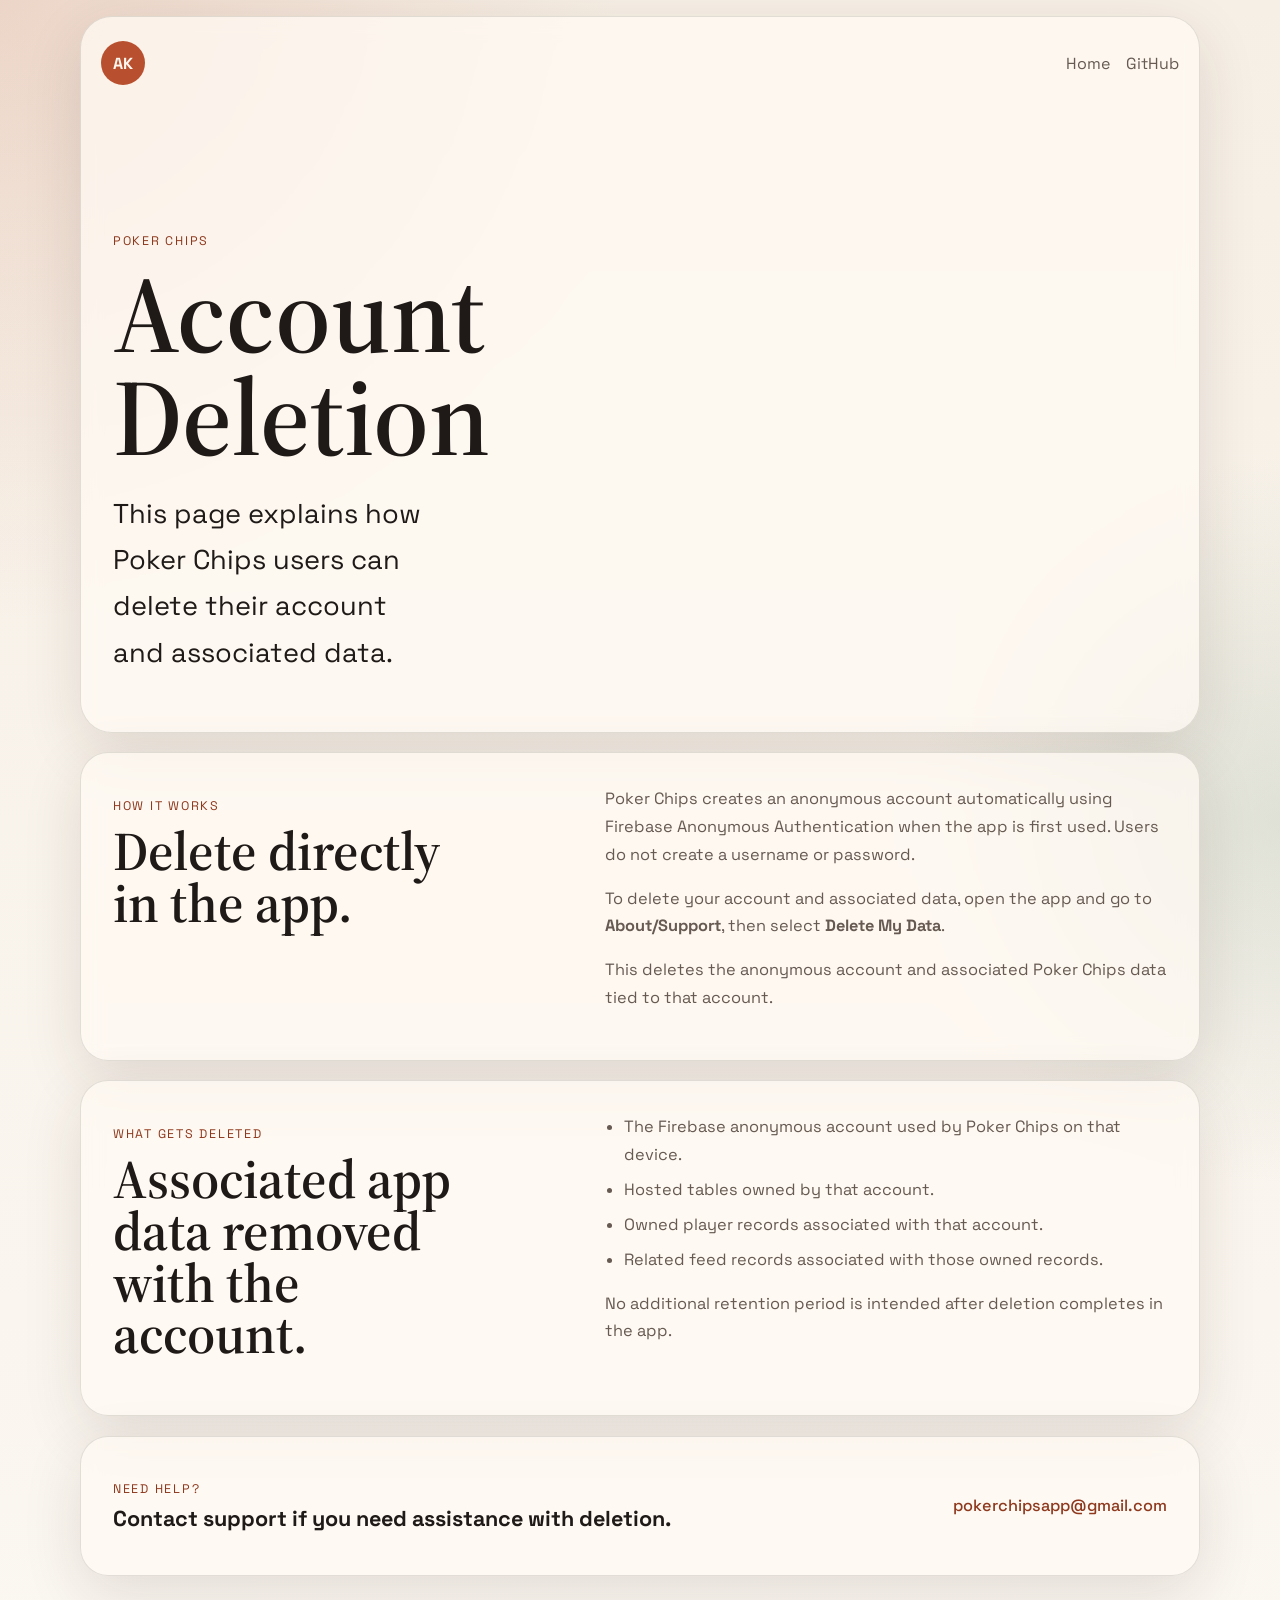
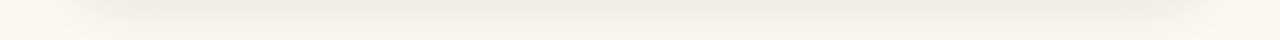
==== delete-account.html @ 2d55ddfd "Add files via upload" ====
<!DOCTYPE html>
<html lang="en">
  <head>
    <meta charset="UTF-8" />
    <meta name="viewport" content="width=device-width, initial-scale=1.0" />
    <title>Poker Chips Account Deletion</title>
    <meta
      name="description"
      content="How to delete your Poker Chips account and associated data."
    />
    <link rel="preconnect" href="https://fonts.googleapis.com" />
    <link rel="preconnect" href="https://fonts.gstatic.com" crossorigin />
    <link
      href="https://fonts.googleapis.com/css2?family=Space+Grotesk:wght@400;500;700&family=Source+Serif+4:opsz,wght@8..60,400;600&display=swap"
      rel="stylesheet"
    />
    <link rel="stylesheet" href="styles.css" />
  </head>
  <body>
    <div class="page-shell">
      <header class="hero simple-hero deletion-hero">
        <nav class="topbar">
          <span class="brand">AK</span>
          <div class="nav-links">
            <a href="index.html">Home</a>
            <a href="https://github.com/akshay-kama" target="_blank" rel="noreferrer">GitHub</a>
          </div>
        </nav>

        <div class="hero-copy">
          <p class="eyebrow">Poker Chips</p>
          <h1>Account Deletion</h1>
          <p class="intro">This page explains how Poker Chips users can delete their account and associated data.</p>
        </div>
      </header>

      <main>
        <section class="section deletion-section">
          <div class="section-grid">
            <div class="section-heading">
              <p class="section-label">How It Works</p>
              <h2>Delete directly in the app.</h2>
            </div>
            <div class="section-body">
              <p>
                Poker Chips creates an anonymous account automatically using Firebase Anonymous Authentication when the app is first used.
                Users do not create a username or password.
              </p>
              <p>
                To delete your account and associated data, open the app and go to <strong>About/Support</strong>, then select
                <strong>Delete My Data</strong>.
              </p>
              <p>
                This deletes the anonymous account and associated Poker Chips data tied to that account.
              </p>
            </div>
          </div>
        </section>

        <section class="section deletion-section">
          <div class="section-grid">
            <div class="section-heading">
              <p class="section-label">What Gets Deleted</p>
              <h2>Associated app data removed with the account.</h2>
            </div>
            <div class="section-body">
              <ul class="detail-list">
                <li>The Firebase anonymous account used by Poker Chips on that device.</li>
                <li>Hosted tables owned by that account.</li>
                <li>Owned player records associated with that account.</li>
                <li>Related feed records associated with those owned records.</li>
              </ul>
              <p>
                No additional retention period is intended after deletion completes in the app.
              </p>
            </div>
          </div>
        </section>

        <section class="contact-panel deletion-contact">
          <div>
            <p class="section-label">Need Help?</p>
            <h3>Contact support if you need assistance with deletion.</h3>
          </div>
          <div class="contact-links">
            <a href="mailto:pokerchipsapp@gmail.com">pokerchipsapp@gmail.com</a>
          </div>
        </section>
      </main>
    </div>
  </body>
</html>
---- styles.css ----
:root {
  --bg: #f6efe5;
  --bg-accent: #efe2d1;
  --surface: rgba(255, 250, 243, 0.74);
  --surface-strong: #fff9f1;
  --text: #1f1a17;
  --muted: #665a52;
  --line: rgba(31, 26, 23, 0.12);
  --brand: #b8502f;
  --brand-dark: #8e381d;
  --shadow: 0 18px 60px rgba(54, 35, 23, 0.12);
  --radius-lg: 28px;
  --radius-md: 18px;
  --radius-sm: 12px;
}

* {
  box-sizing: border-box;
}

html {
  scroll-behavior: smooth;
}

body {
  margin: 0;
  min-height: 100vh;
  font-family: "Space Grotesk", sans-serif;
  color: var(--text);
  background:
    radial-gradient(circle at top left, rgba(184, 80, 47, 0.16), transparent 30%),
    radial-gradient(circle at right center, rgba(109, 143, 122, 0.18), transparent 24%),
    linear-gradient(180deg, var(--bg) 0%, #fbf7f1 100%);
}

a {
  color: inherit;
  text-decoration: none;
}

.page-shell {
  width: min(1120px, calc(100% - 2rem));
  margin: 0 auto;
  padding: 1rem 0 3rem;
}

.hero,
.section,
.contact-panel {
  position: relative;
  overflow: hidden;
  border: 1px solid var(--line);
  background: var(--surface);
  backdrop-filter: blur(10px);
  box-shadow: var(--shadow);
}

.hero {
  display: grid;
  grid-template-columns: 1.4fr 0.8fr;
  gap: 2rem;
  padding: 1rem;
  border-radius: 32px;
  min-height: calc(100vh - 4rem);
  align-items: start;
}

.topbar {
  grid-column: 1 / -1;
  display: flex;
  align-items: center;
  justify-content: space-between;
  padding: 0.5rem 0.25rem;
}

.brand {
  display: inline-flex;
  align-items: center;
  justify-content: center;
  width: 44px;
  height: 44px;
  border-radius: 999px;
  background: var(--brand);
  color: #fff7ef;
  font-weight: 700;
}

.nav-links {
  display: flex;
  gap: 1rem;
  color: var(--muted);
}

.hero-copy,
.hero-card,
.section,
.contact-panel {
  border-radius: var(--radius-lg);
}

.hero-copy {
  padding: 6rem 1rem 2.5rem;
  max-width: 720px;
}

.eyebrow,
.section-label,
.project-type,
.card-label {
  text-transform: uppercase;
  letter-spacing: 0.14em;
  font-size: 0.78rem;
  color: var(--brand-dark);
}

h1,
h2,
h3 {
  margin: 0;
  line-height: 0.95;
}

h1,
h2 {
  font-family: "Source Serif 4", serif;
  font-weight: 600;
}

h1 {
  font-size: clamp(3.6rem, 10vw, 6.8rem);
  margin-top: 0.6rem;
}

h2 {
  font-size: clamp(2rem, 5vw, 3.4rem);
  max-width: 12ch;
}

h3 {
  font-size: 1.35rem;
  margin: 0.5rem 0 0.8rem;
}

.intro,
.section-body,
.project-card p,
.hero-card li,
.contact-links {
  color: var(--muted);
  line-height: 1.7;
  font-size: 1.02rem;
}

.intro {
  max-width: 20rem;
  margin: 1.4rem 0 0;
  font-size: clamp(1.2rem, 2.6vw, 1.7rem);
  color: var(--text);
}

.hero-actions {
  display: flex;
  flex-wrap: wrap;
  gap: 0.9rem;
  margin-top: 2rem;
}

.button {
  display: inline-flex;
  align-items: center;
  justify-content: center;
  min-height: 48px;
  padding: 0 1.2rem;
  border-radius: 999px;
  border: 1px solid transparent;
  transition: transform 180ms ease, background-color 180ms ease, border-color 180ms ease;
}

.button:hover {
  transform: translateY(-2px);
}

.button.primary {
  background: var(--brand);
  color: #fff8f2;
}

.button.secondary {
  border-color: var(--line);
  background: rgba(255, 255, 255, 0.4);
}

.hero-card {
  align-self: end;
  padding: 1.5rem;
  background: linear-gradient(180deg, rgba(255, 249, 241, 0.92), rgba(239, 226, 209, 0.92));
}

.hero-card ul {
  margin: 1rem 0 0;
  padding-left: 1.2rem;
}

.section,
.contact-panel {
  margin-top: 1.2rem;
  padding: 2rem;
}

.section-grid {
  display: grid;
  grid-template-columns: 0.9fr 1.1fr;
  gap: 2rem;
}

.section-body p:first-child {
  margin-top: 0;
}

.section-heading {
  margin-bottom: 1.4rem;
}

.cards {
  display: grid;
  grid-template-columns: repeat(3, minmax(0, 1fr));
  gap: 1rem;
}

.project-card {
  padding: 1.4rem;
  border-radius: var(--radius-md);
  border: 1px solid var(--line);
  background: var(--surface-strong);
  transform: translateY(16px);
  opacity: 0;
  transition: transform 600ms ease, opacity 600ms ease;
}

.contact-panel {
  display: grid;
  grid-template-columns: 1fr auto;
  gap: 1rem;
  align-items: center;
}

.contact-links {
  display: flex;
  flex-wrap: wrap;
  gap: 1rem 1.4rem;
}

.contact-links a {
  font-weight: 500;
  color: var(--brand-dark);
}

.reveal {
  transform: translateY(0);
  opacity: 1;
}

.simple-hero {
  grid-template-columns: 1fr;
  min-height: auto;
}

.deletion-hero {
  min-height: auto;
}

.deletion-section h2 {
  max-width: 14ch;
}

.detail-list {
  margin: 0 0 1rem;
  padding-left: 1.2rem;
  color: var(--muted);
  line-height: 1.7;
}

.detail-list li + li {
  margin-top: 0.45rem;
}

.deletion-contact {
  margin-bottom: 1rem;
}

@media (max-width: 860px) {
  .hero,
  .section-grid,
  .contact-panel,
  .cards {
    grid-template-columns: 1fr;
  }

  .hero-copy {
    padding-right: 0.4rem;
  }

  .topbar {
    flex-direction: column;
    align-items: flex-start;
    gap: 1rem;
  }
}

@media (max-width: 560px) {
  .page-shell {
    width: min(100% - 1rem, 1120px);
  }

  .hero,
  .section,
  .contact-panel {
    padding: 1.2rem;
  }

  h1 {
    line-height: 1;
  }

  .nav-links,
  .hero-actions,
  .contact-links {
    flex-direction: column;
    align-items: flex-start;
  }
}
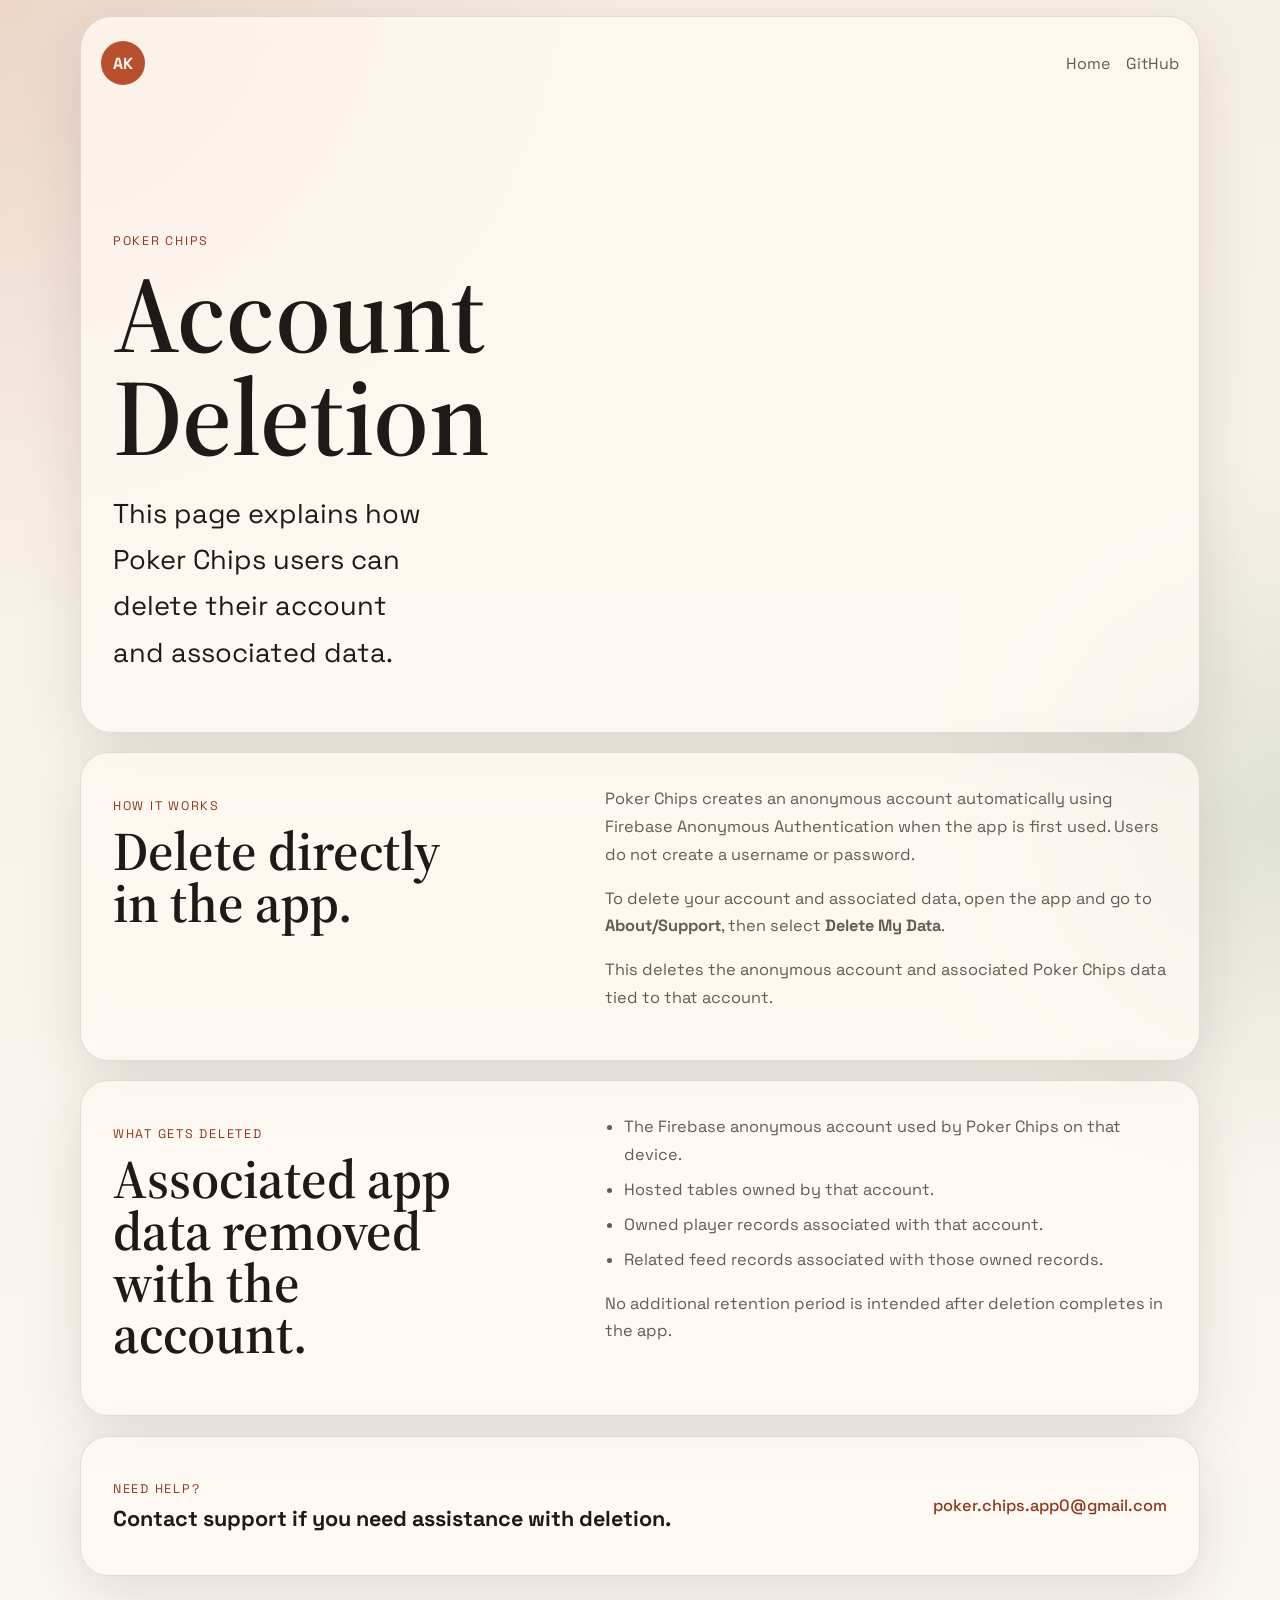
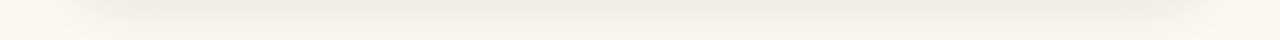
==== commit 8155b0d0: "Update delete-account.html" ====
--- a/delete-account.html
+++ b/delete-account.html
@@ -83,7 +83,7 @@
             <h3>Contact support if you need assistance with deletion.</h3>
           </div>
           <div class="contact-links">
-            <a href="mailto:pokerchipsapp@gmail.com">pokerchipsapp@gmail.com</a>
+            <a href="mailto:poker.chips.app0@gmail.com">poker.chips.app0@gmail.com</a>
           </div>
         </section>
       </main>
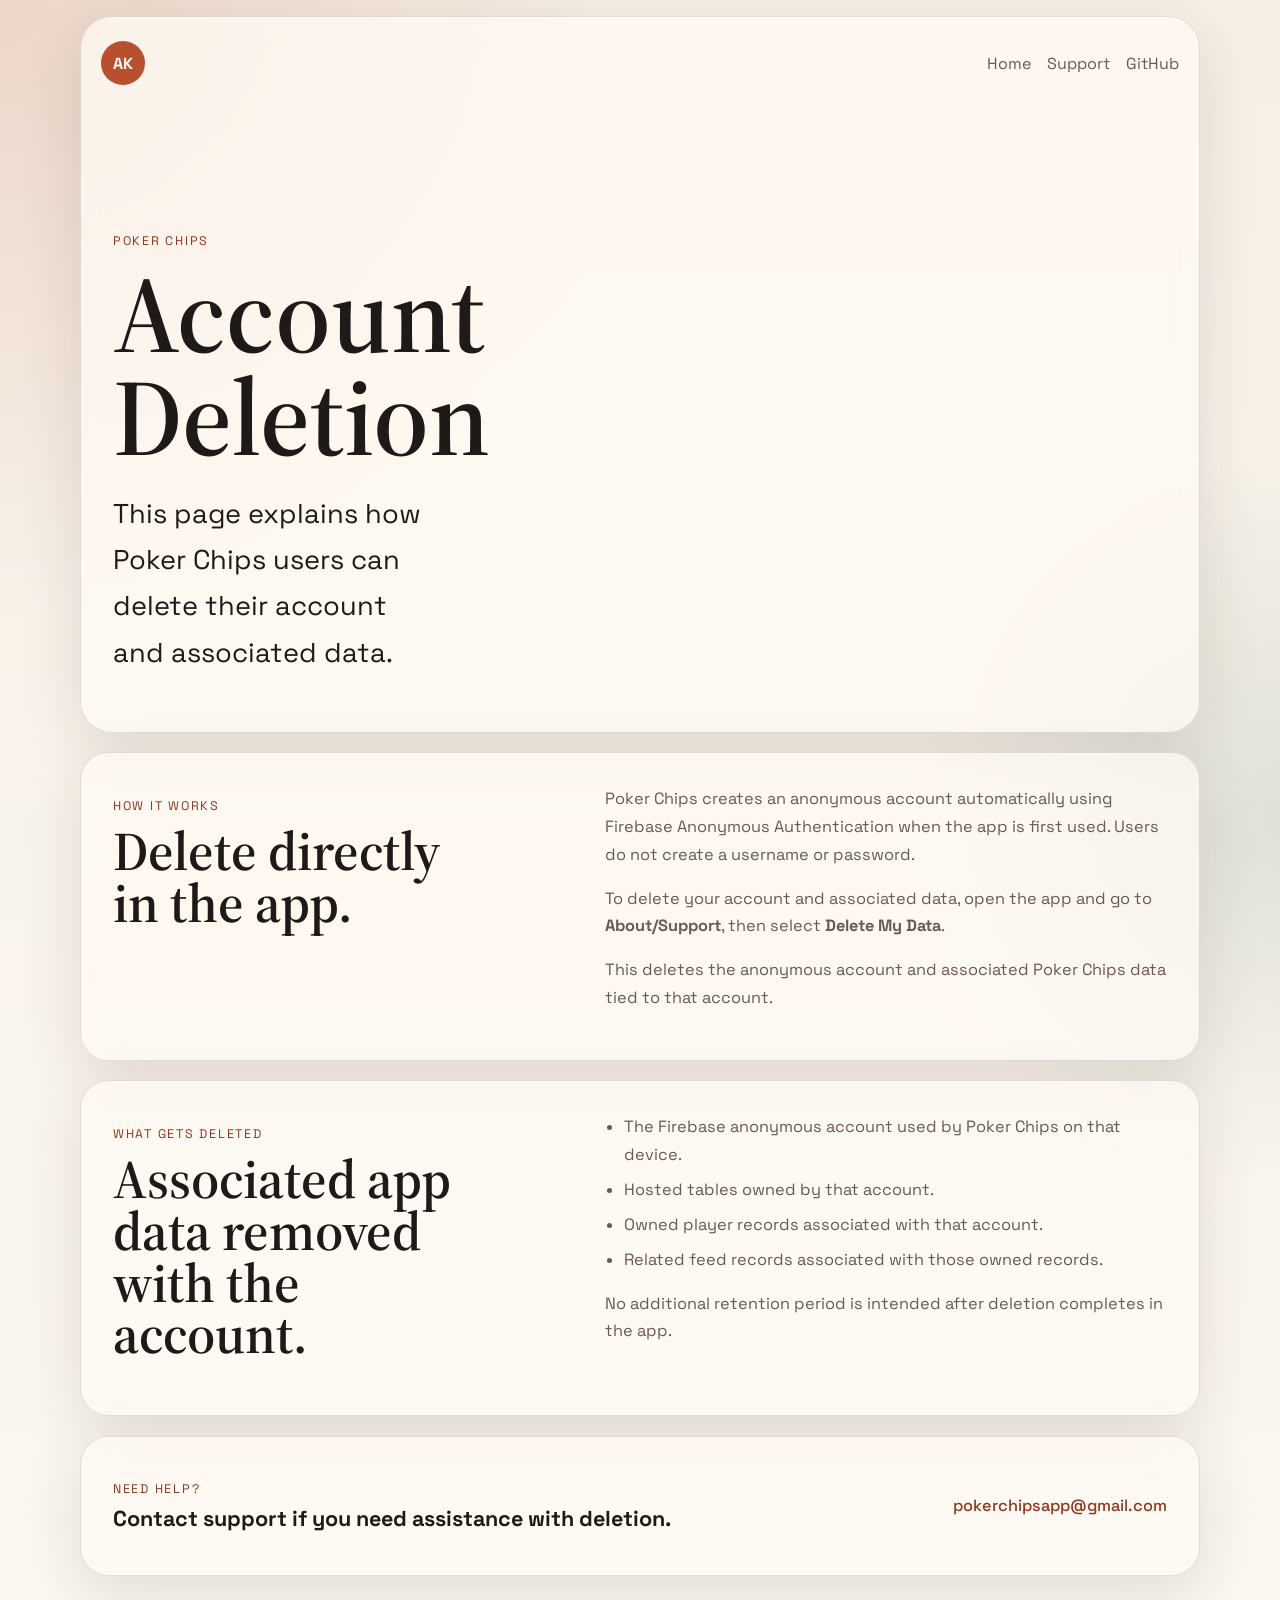
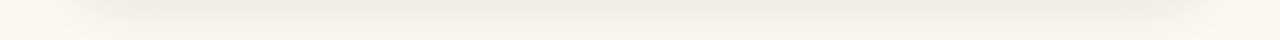
==== commit 3a195783: "Update delete-account.html" ====
--- a/delete-account.html
+++ b/delete-account.html
@@ -23,6 +23,7 @@
           <span class="brand">AK</span>
           <div class="nav-links">
             <a href="index.html">Home</a>
+            <a href="support.html">Support</a>
             <a href="https://github.com/akshay-kama" target="_blank" rel="noreferrer">GitHub</a>
           </div>
         </nav>
@@ -83,7 +84,7 @@
             <h3>Contact support if you need assistance with deletion.</h3>
           </div>
           <div class="contact-links">
-            <a href="mailto:poker.chips.app0@gmail.com">poker.chips.app0@gmail.com</a>
+            <a href="mailto:pokerchipsapp@gmail.com">pokerchipsapp@gmail.com</a>
           </div>
         </section>
       </main>
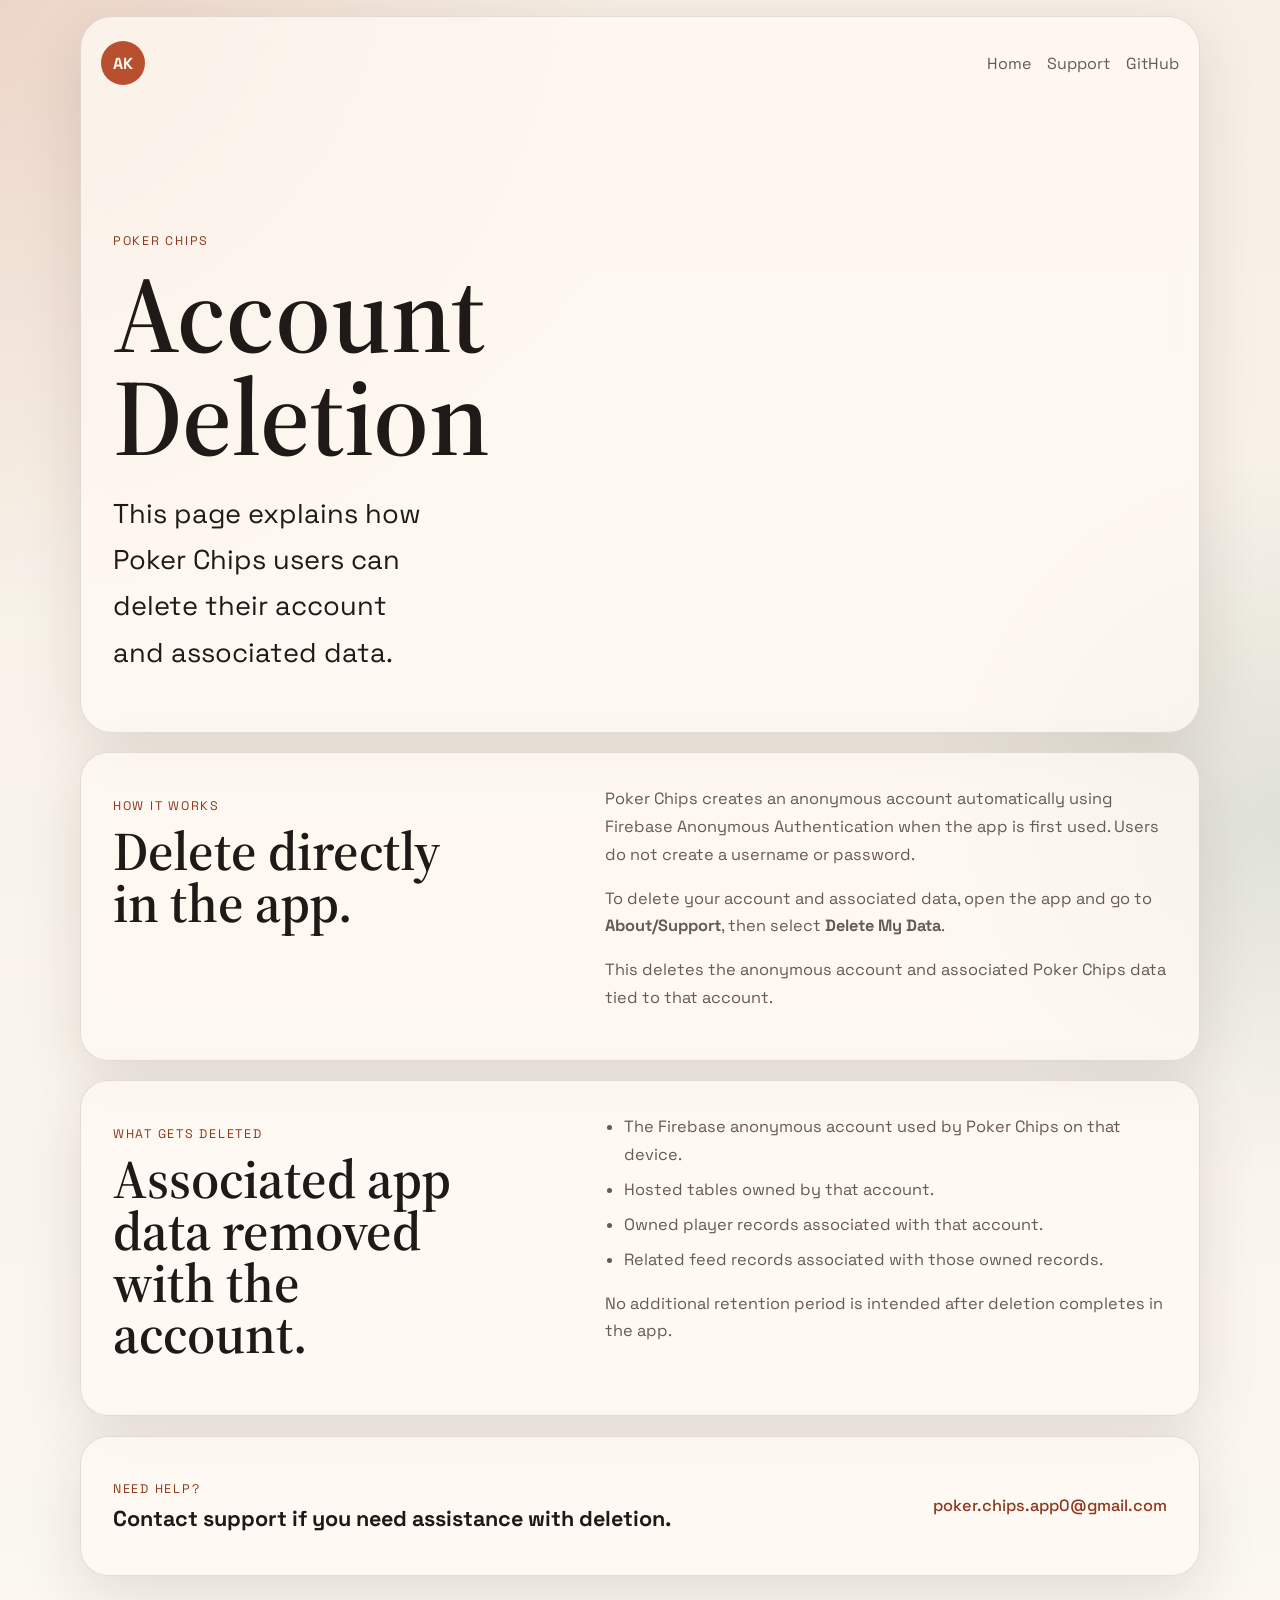
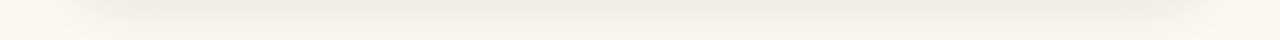
==== commit 6348741d: "Update delete-account.html" ====
--- a/delete-account.html
+++ b/delete-account.html
@@ -84,7 +84,7 @@
             <h3>Contact support if you need assistance with deletion.</h3>
           </div>
           <div class="contact-links">
-            <a href="mailto:pokerchipsapp@gmail.com">pokerchipsapp@gmail.com</a>
+            <a href="mailto:poker.chips.app0@gmail.com">poker.chips.app0@gmail.com</a>
           </div>
         </section>
       </main>
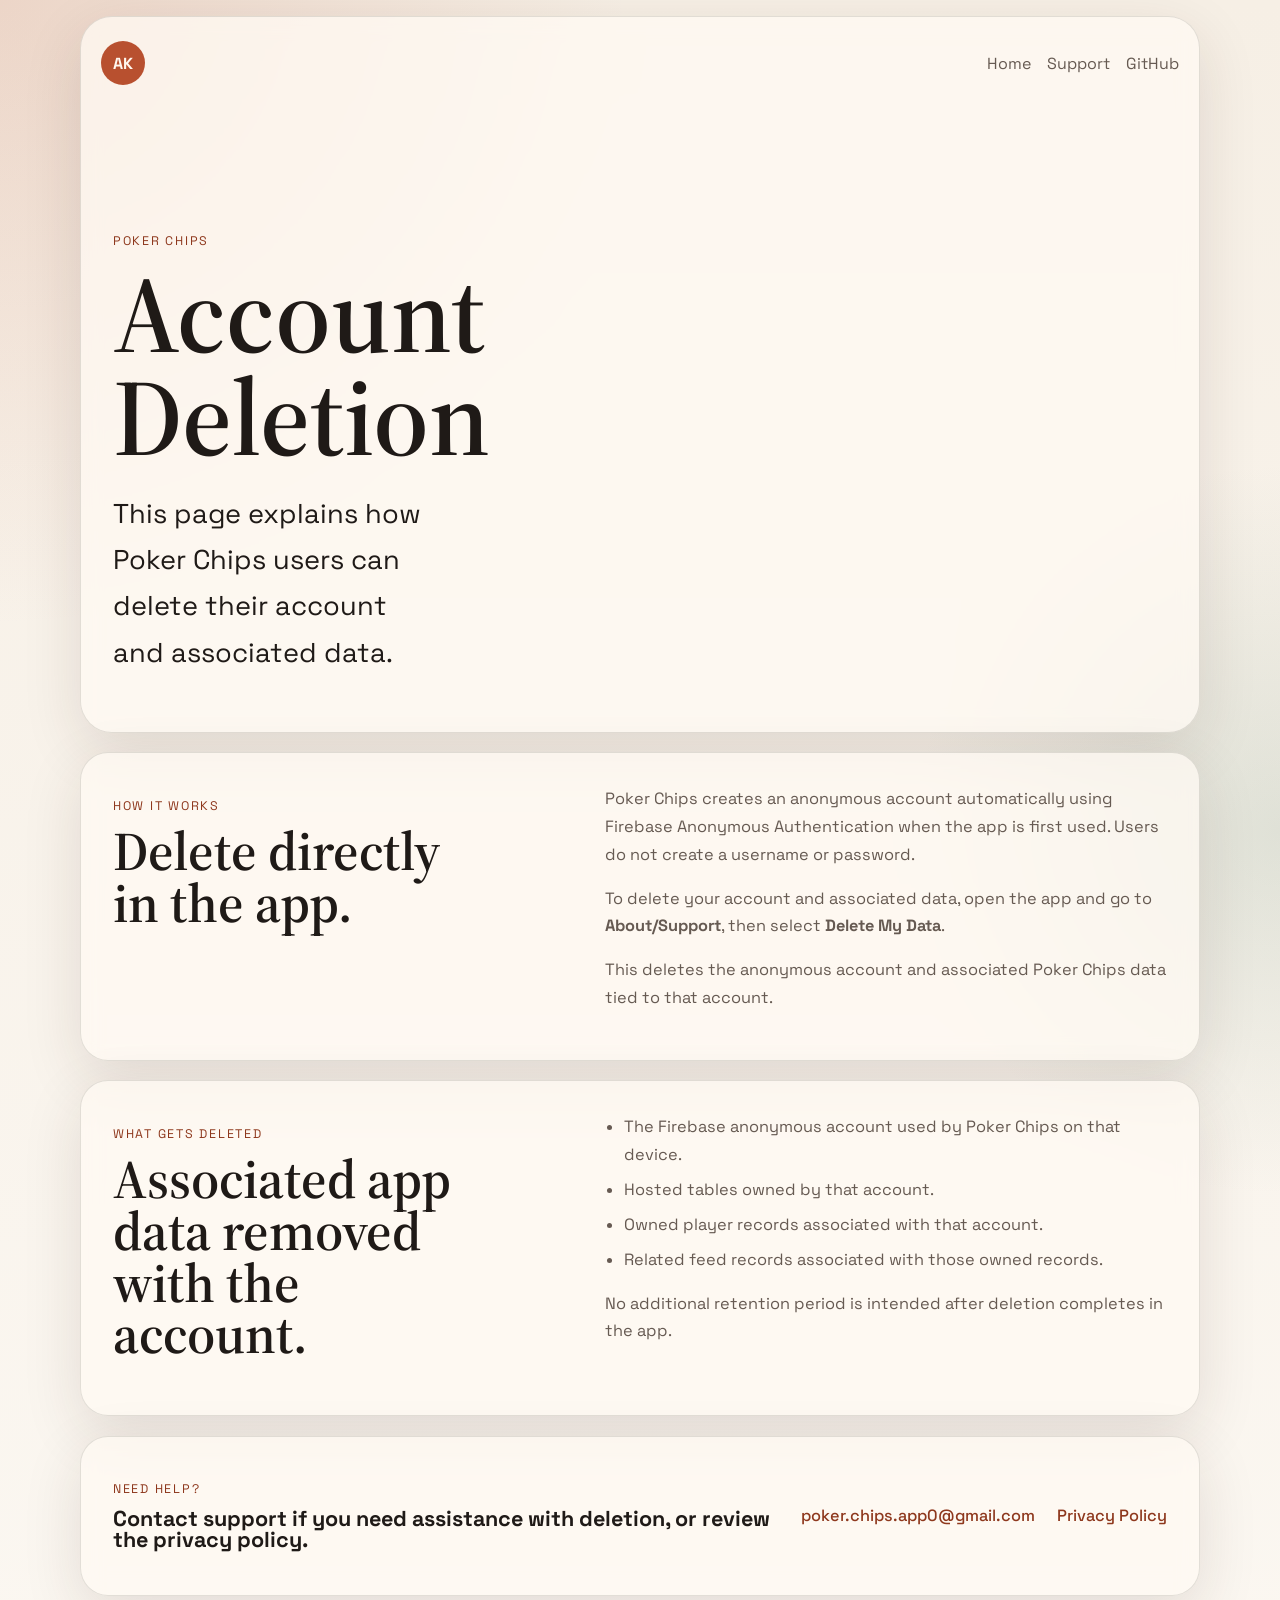
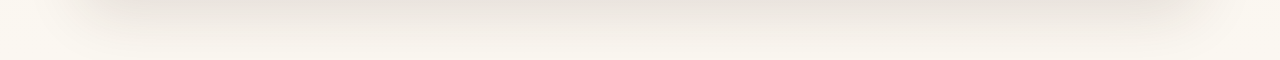
==== commit 1b5ac4a6: "Update delete-account.html" ====
--- a/delete-account.html
+++ b/delete-account.html
@@ -81,10 +81,11 @@
         <section class="contact-panel deletion-contact">
           <div>
             <p class="section-label">Need Help?</p>
-            <h3>Contact support if you need assistance with deletion.</h3>
+            <h3>Contact support if you need assistance with deletion, or review the privacy policy.</h3>
           </div>
           <div class="contact-links">
             <a href="mailto:poker.chips.app0@gmail.com">poker.chips.app0@gmail.com</a>
+            <a href="https://docs.google.com/document/d/1QFGBrDM7mntJ_xuVOSCWIyKA0akgUbhx/edit" target="_blank" rel="noreferrer">Privacy Policy</a>
           </div>
         </section>
       </main>
